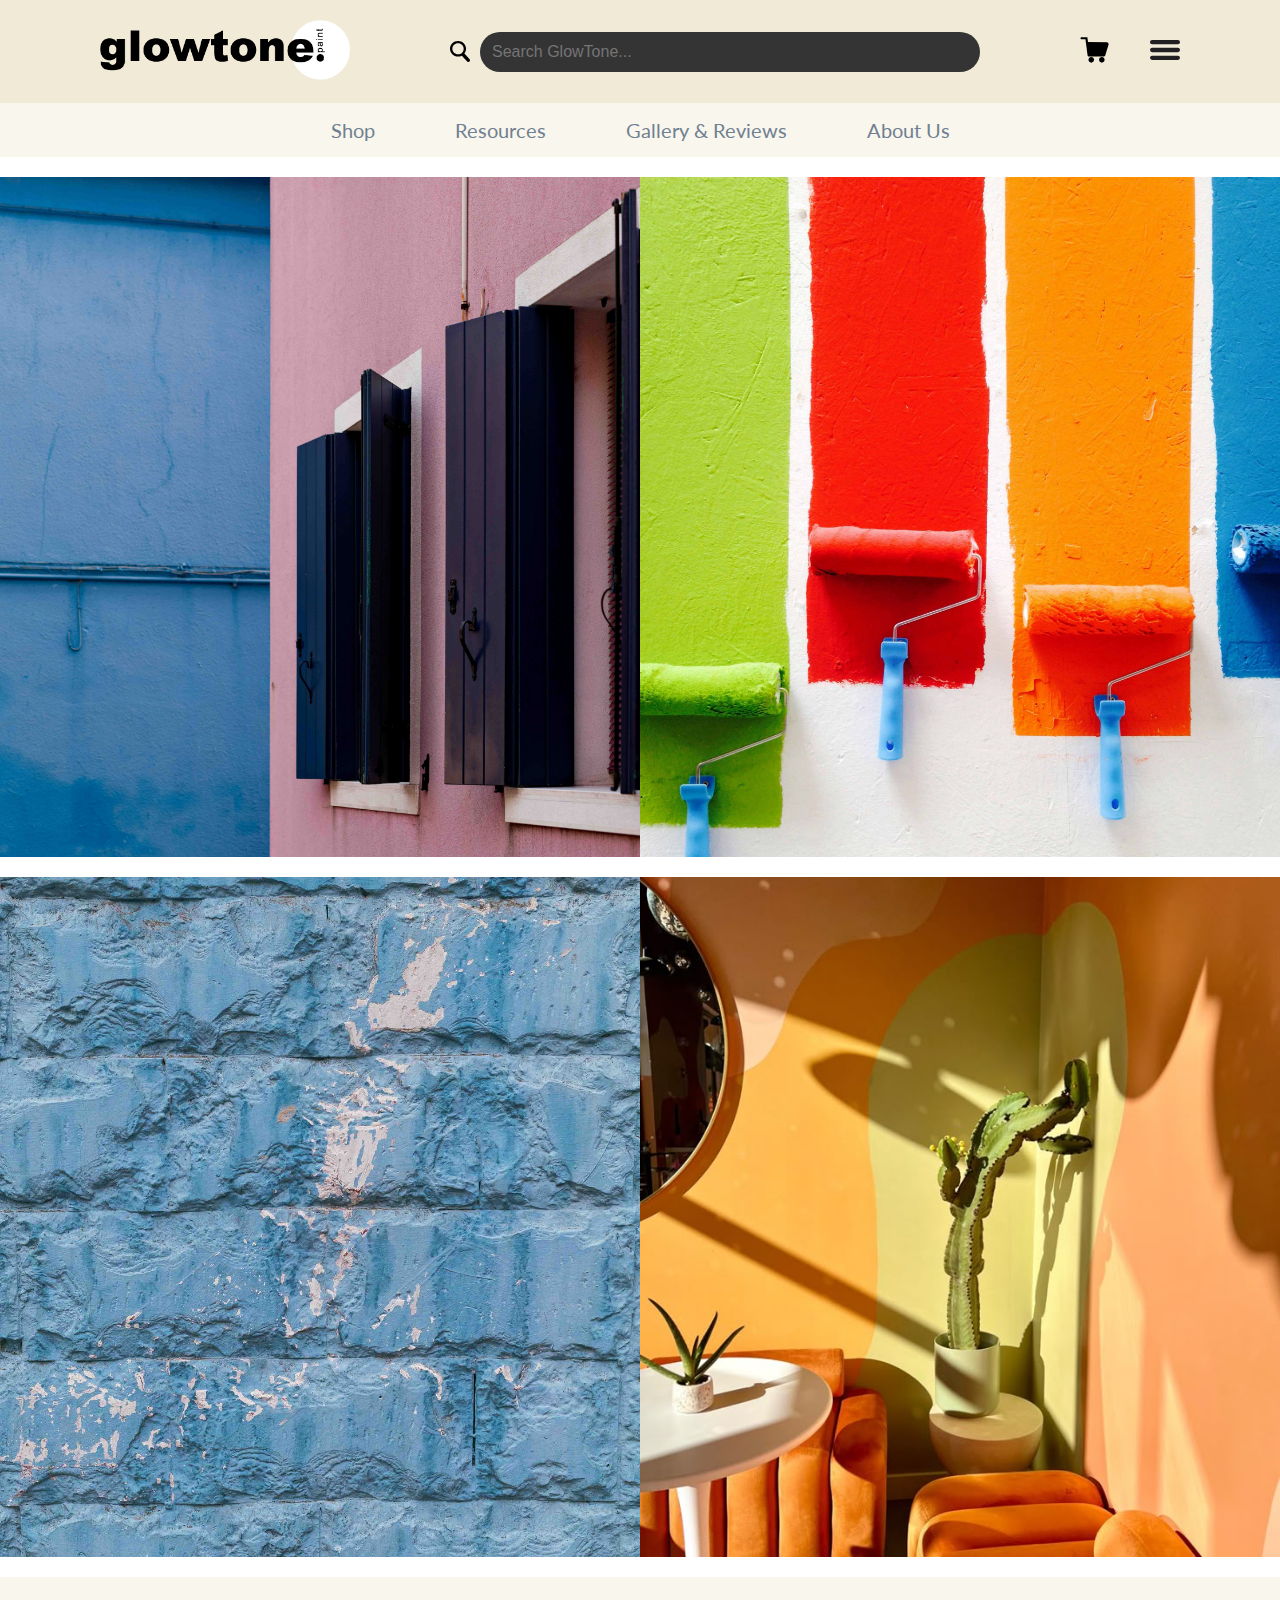
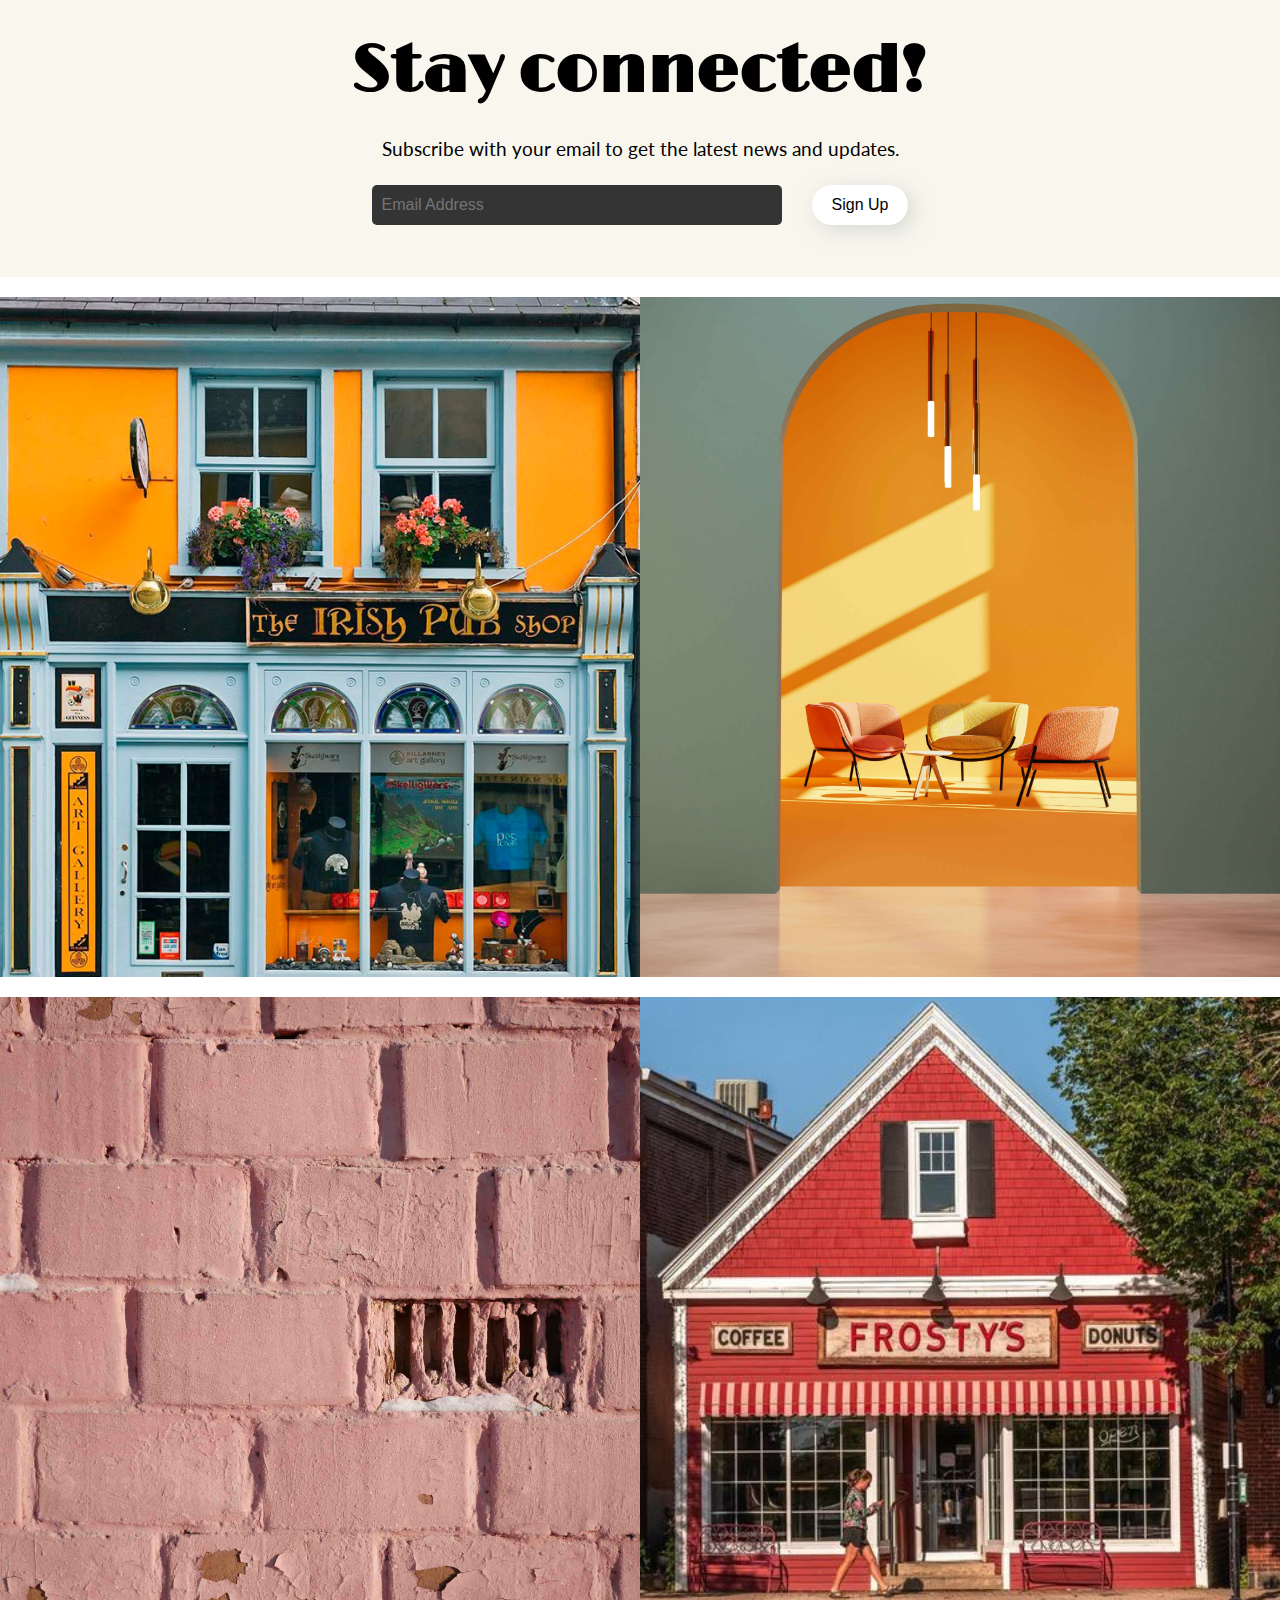
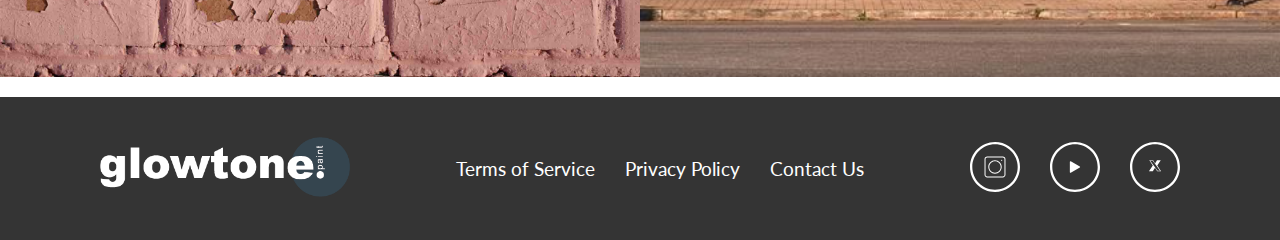
==== index.html @ a9b1d5bd "first commit" ====
<!DOCTYPE html>
<html lang="en">

<head>
  <meta charset="UTF-8">
  <meta name="viewport" content="width=device-width, initial-scale=1.0">
  <title>glowtone.paint</title>
  <link rel="stylesheet" href="./css/stylesheet.css">
  <link rel="preconnect" href="https://fonts.googleapis.com">
  <link rel="preconnect" href="https://fonts.gstatic.com" crossorigin>
  <link
    href="https://fonts.googleapis.com/css2?family=Lato:ital,wght@0,100;0,300;0,400;0,700;0,900;1,100;1,300;1,400;1,700;1,900&family=Limelight&family=Montserrat:ital,wght@0,100..900;1,100..900&family=Notable&display=swap"
    rel="stylesheet">
</head>

<body>
  <header>
    <div class="topBar">
      <a href="index.html">
        <img class="mainLogo" src="./img/logo/main_logo.png" alt="black color main logo">
      </a>
      <form action="/search" method="GET">
        <img class="searchIcon" src="./img/icons/search.svg" alt="search icon">
        <input type="text" name="q" placeholder="Search GlowTone..." aria-label="Search">
      </form>
      <div class="topBar_rightIcons">
        <a href="#">
          <img class="cartIcon" src="./img/icons/cart.svg" alt="cart icon">
        </a>
        <a href="#">
          <img class="menuIcon" src="./img/icons/menu.svg" alt="hamburger menu">
        </a>
      </div>
    </div>
    <nav>
      <ul>
        <li>
          <a href="#">Shop</a>
          <ul class="dropdown">
            <li><a href="#">Interior Paints</a></li>
            <li><a href="#">Exterior Paints</a></li>
            <li><a href="#">Cabinet & Door Paint</a></li>
            <li><a href="#">Primer</a></li>
            <li><a href="#">Samples & Swatches</a></li>
          </ul>
        </li>
        <li>
          <a href="#">Resources</a>
          <ul class="dropdown">
            <li><a href="#">Color Guide</a></li>
            <li><a href="#">Paint Calculator</a></li>
            <li><a href="#">Painting Tips</a></li>
            <li><a href="#">FAQs</a></li>
          </ul>
        </li>
        <li>
          <a href="#">Gallery & Reviews</a>
          <ul class="dropdown">
            <li><a href="#">Gallery</a></li>
            <li><a href="#">Customer Reviews</a></li>
          </ul>
        </li>
        <li>
          <a href="#">About Us</a>
          <ul class="dropdown">
            <li><a href="#">Our Story</a></li>
            <li><a href="#">Contact & Support</a></li>
          </ul>
        </li>
      </ul>
    </nav>
  </header>

  <div class="mainContent_home">
    <div class="main">
      <div><img src="./img/photos/wall13.jpg" alt=""></div>
      <div><img src="./img/photos/2.jpg" alt=""></div>
    </div>
    <div class="main">
      <div><img src="./img/photos/wall8.jpg" alt=""></div>
      <div><img src="./img/photos/7.jpg" alt=""></div>
    </div>
    <div class="subscribe">
      <h1>Stay connected!</h1>
      <p>Subscribe with your email to get the latest news and updates.</p>
      <form action="/submit-email" method="post">
        <input type="email" id="email" name="email" placeholder="Email Address" required>
        <button class="subscribe-button" type="submit">Sign Up</button>
      </form>
    </div>
    <div class="main">
      <div><img src="./img/photos/houseYellow.jpg" alt=""></div>
      <div><img src="./img/photos/livingroom5.jpg" alt=""></div>
    </div>
    <div class="main">
      <div><img src="./img/photos/wall7.jpg" alt=""></div>
      <div><img src="./img/photos/houseRed.jpg" alt=""></div>
    </div>
  </div>

  <footer>
    <a href="index.html">
      <img class="footerLogo" src="./img/logo/second_logo.png" alt="white color logo">
    </a>
    <ul>
      <li><a href="#">Terms of Service</a></li>
      <li><a href="#">Privacy Policy</a></li>
      <li><a href="#">Contact Us</a></li>
    </ul>
    <ul>
      <li><a href="#"><img src="./img/icons/instagram.svg" alt="instagram icon"></a></li>
      <li><a href="#"><img src="./img/icons/youtube.svg" alt="youtube icon"></a></li>
      <li><a href="#"><img src="./img/icons/x.svg" alt="x icon"></a></li>
    </ul>
  </footer>
</body>

</html>
---- css/stylesheet.css ----
* {
  margin: 0;
  padding: 0;
  box-sizing: border-box;
}

ul,
ol,
a {
  list-style: none;
  text-decoration: none;
}

body {
  width: 100%;
  height: 100vh;
  display: grid;
  grid-template-columns: 1fr;
  grid-template-rows: min-content auto min-content;
  font-family: Lato;
}

/* header */

header {
  display: flex;
  flex-direction: column;
  width: 100%;
  height: auto;
  grid-row: 1/2;
}

/* header-topBar */

.topBar {
  padding: 20px 100px;
  background-color: #F0EAD6;
  display: flex;
  justify-content: space-between;
  align-items: center;
}

.mainLogo {
  width: 250px;
  height: auto;
}

.searchIcon {
  width: 20px;
  height: auto;
}

.topBar_rightIcons {
  display: flex;
  justify-content: center;
  align-items: center;
  gap: 40px;
}

.cartIcon {
  width: 30px;
  height: auto;
}

.menuIcon {
  width: 30px;
  height: auto;
}

.topBar form {
  display: flex;
  justify-content: center;
  align-items: center;
  gap: 10px;
}

.topBar form input[type="text"] {
  width: 500px;
  height: 40px;
  border-radius: 20px;
  border: 2px solid transparent;
  padding: 0 10px;
  font-size: 1rem;
  background-color: #343434;
  color: #F9F6EE;
}

/* header - nav */

nav {
  background-color: #F9F6EE;
  padding: 15px;
}

nav ul {
  display: flex;
  justify-content: center;
  align-items: center;
  gap: 80px;
}

nav ul li {
  position: relative;
}

nav a {
  color: #708090;
  font-size: 20px;
}

nav ul li .dropdown {
  top: 100%;
  left: 50%;
  transform: translateX(-50%);
  margin-top: 40px;
  gap: 20px;
  width: 200px;
  display: flex;
  flex-direction: column;
  visibility: hidden;
  opacity: 0;
  position: absolute;
  transition: opacity 0.3s ease, visibility 0.3s ease;
}

nav ul li .dropdown a {
  color: #F9F6EE;
  text-shadow: 2px 2px 8px rgba(0, 0, 0, 0.8);
}

nav ul li:hover .dropdown {
  visibility: visible;
  opacity: 1;
}


/* main content */

.mainContent_home {
  width: 100%;
  height: auto;
  grid-row: 2/3;
  margin: 10px 0px;
}

.main {
  display: flex;
  flex-grow: 1;
  min-height: 150px;
}

.main img {
  padding: 10px 0px;
  width: 100%;
  height: 100%;
  max-width: 1500px;
  max-height: 700px;
  object-fit: cover;
}

.mainContent_home div div {
  display: flex;
  justify-content: center;
  align-items: center;
  width: 50%;
  height: auto;
}

.subscribe {
  background-color: #F9F6EE;
  height: 300px;
  margin: 10px 0px;
  width: 100%;
  padding: 30px;
  color: black;
  display: flex;
  flex-direction: column;
  justify-content: center;
  align-items: center;
  gap: 25px;
  font-size: 1.2em;
}

.subscribe>h1 {
  font-size: 3.5em;
  font-family: Limelight;
}

.subscribe form {
  display: flex;
  gap: 30px;
}

.subscribe form input[type="email"] {
  width: 410px;
  height: 40px;
  padding: 0 10px;
  border: none;
  border-radius: 5px;
  font-size: 1rem;
  outline: none;
  background-color: #343434;
  color: #F9F6EE;
}


.subscribe-button {
  padding: 10px 20px;
  font-size: 16px;
  border: none;
  border-radius: 30px;
  background-color: white;
  color: black;
  cursor: pointer;
  transition: background-color 0.2s ease;
  box-shadow: 5px 5px 20px rgba(178, 190, 181, 0.5);
}

.subscribe-button:hover {
  background-color: #F0EAD6;
}


/* footer */

footer {
  grid-row: 3/4;
  background-color: #343434;
  padding: 40px 100px;
  display: flex;
  align-items: center;
  justify-content: space-between;
}

.footerLogo {
  width: 250px;
  height: auto;
}

footer ul {
  display: flex;
  justify-content: center;
  align-items: center;
  gap: 30px;
}

footer ul li a {
  color: #ffffff;
  font-size: 1.2rem;
}

footer ul li img {
  width: 50px;
}
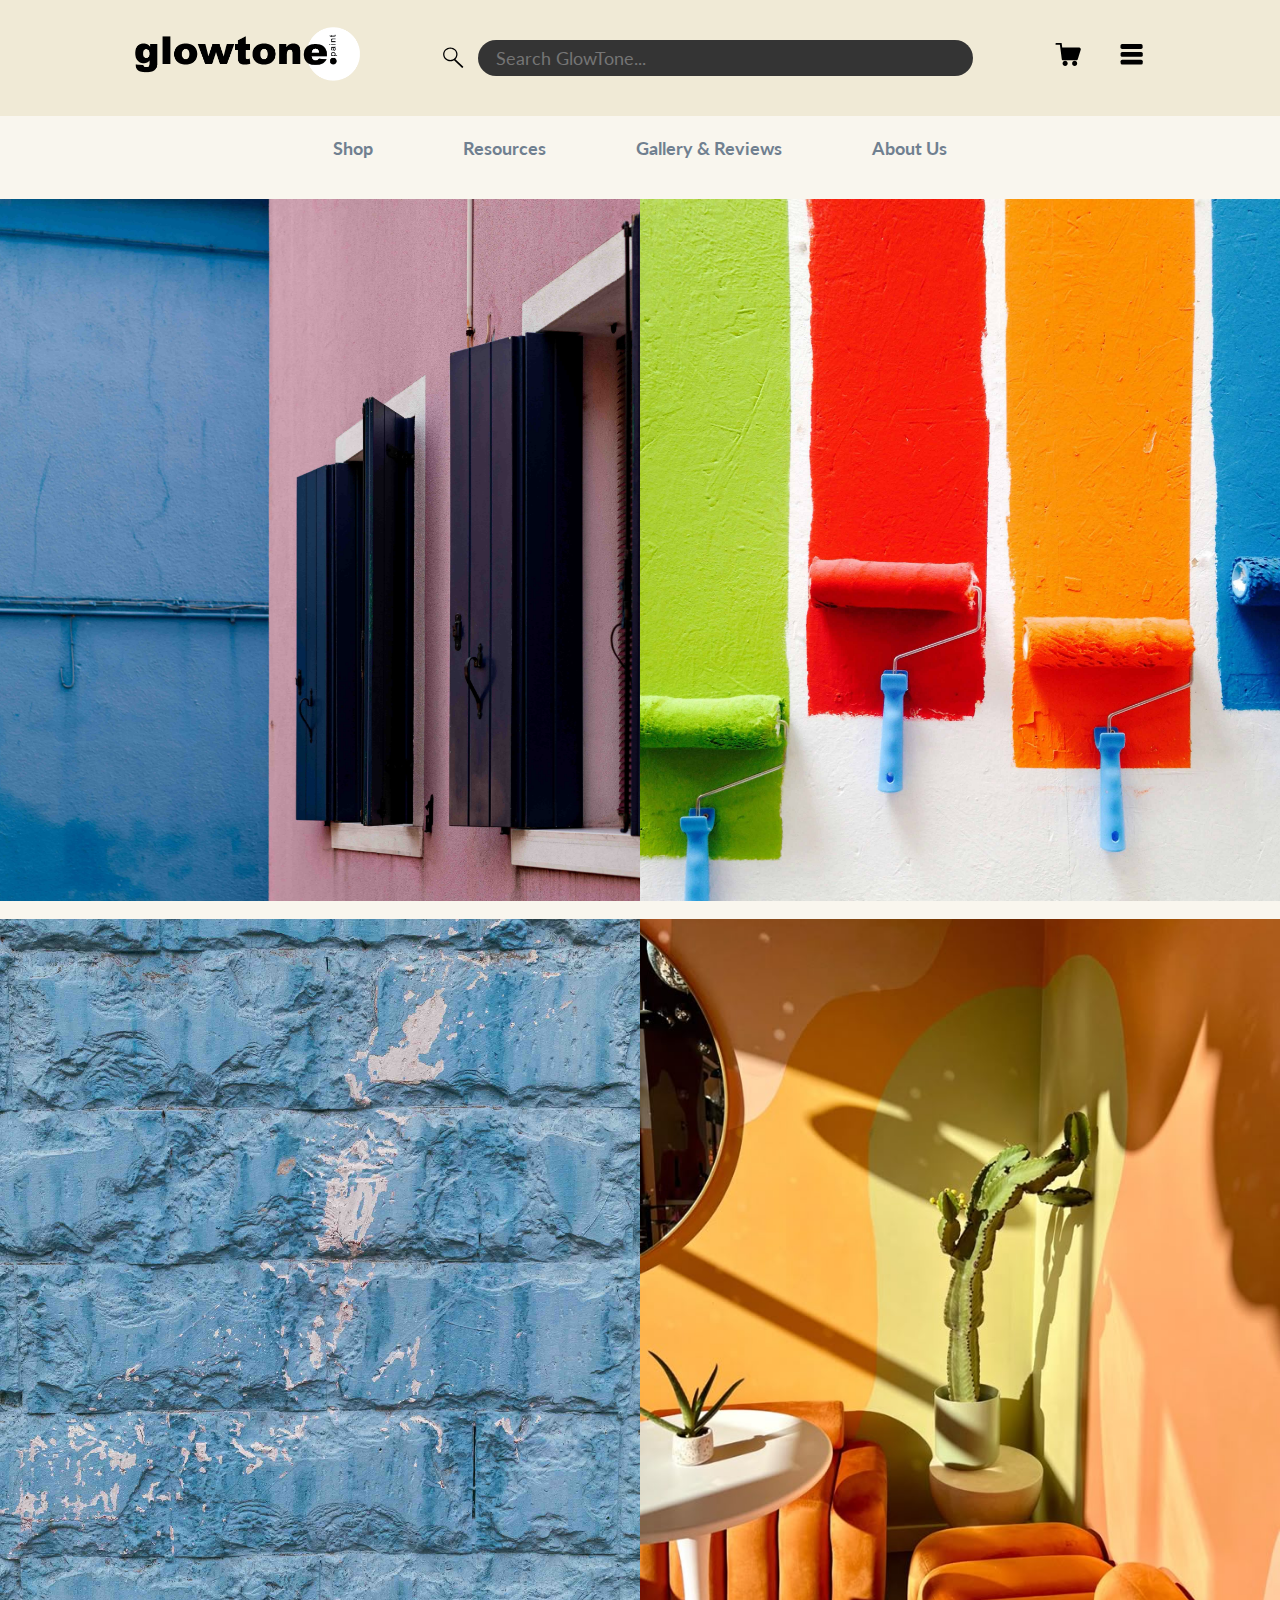
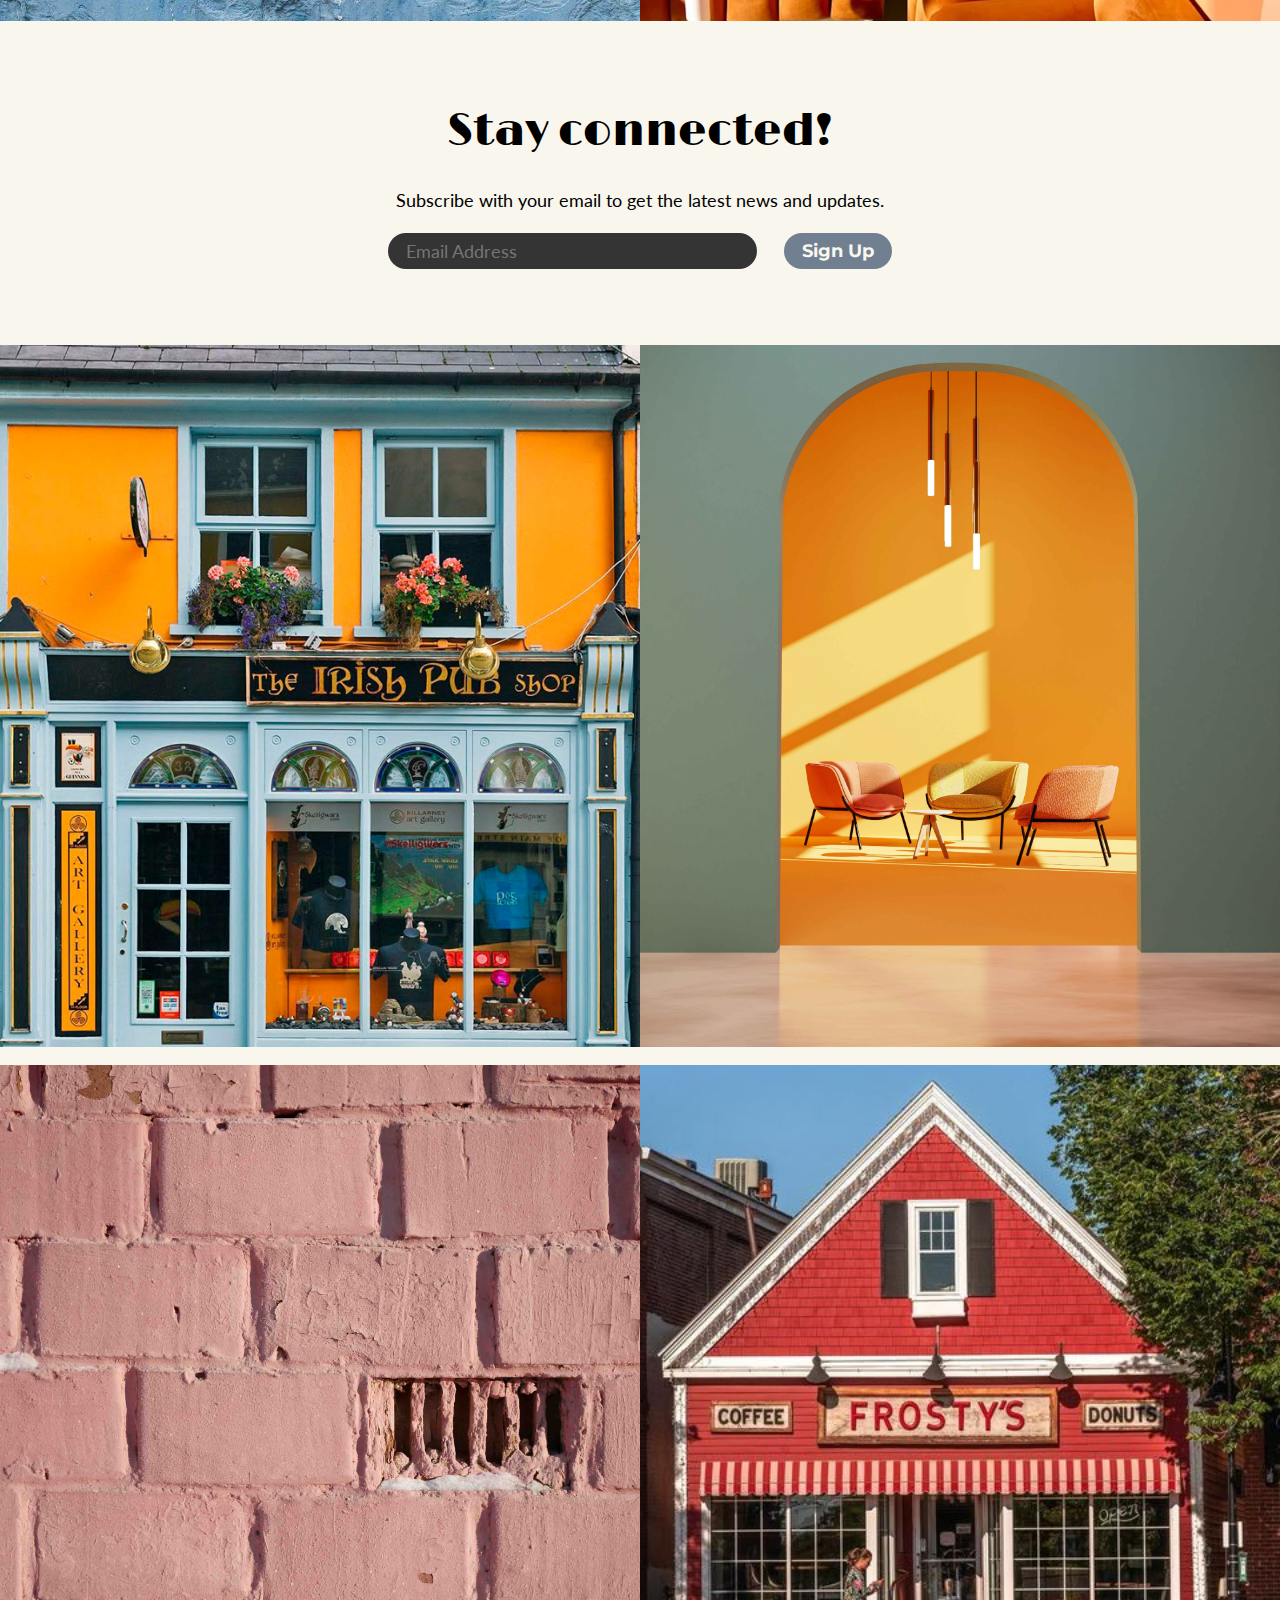
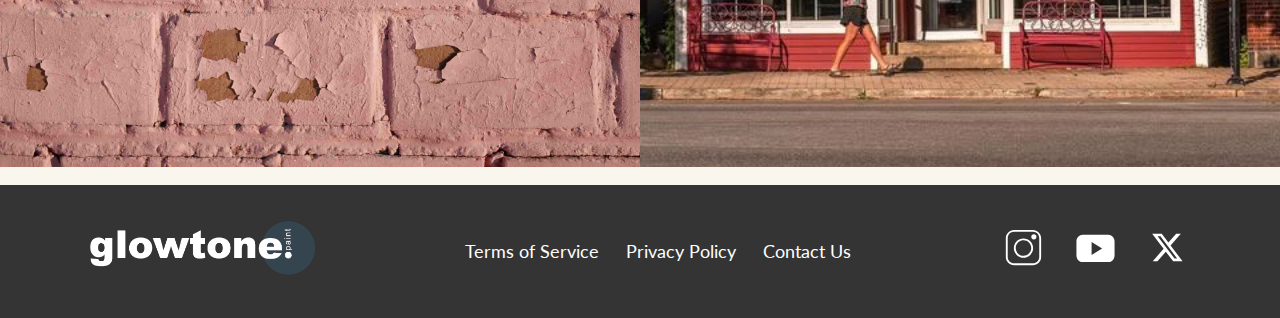
==== commit ce685911: "fist file upload" ====
--- a/index.html
+++ b/index.html
@@ -5,114 +5,49 @@
   <meta charset="UTF-8">
   <meta name="viewport" content="width=device-width, initial-scale=1.0">
   <title>glowtone.paint</title>
-  <link rel="stylesheet" href="./css/stylesheet.css">
+  
+  <link rel="stylesheet" href="./css/base/global.css">
+  <script type="module" src="./js/main.js"></script> 
+
   <link rel="preconnect" href="https://fonts.googleapis.com">
   <link rel="preconnect" href="https://fonts.gstatic.com" crossorigin>
-  <link
-    href="https://fonts.googleapis.com/css2?family=Lato:ital,wght@0,100;0,300;0,400;0,700;0,900;1,100;1,300;1,400;1,700;1,900&family=Limelight&family=Montserrat:ital,wght@0,100..900;1,100..900&family=Notable&display=swap"
-    rel="stylesheet">
+  <link href="https://fonts.googleapis.com/css2?family=Lato:ital,wght@0,100;0,300;0,400;0,700;0,900;1,100;1,300;1,400;1,700;1,900&family=Limelight&family=Montserrat:ital,wght@0,100..900;1,100..900&display=swap" rel="stylesheet">
 </head>
 
 <body>
-  <header>
-    <div class="topBar">
-      <a href="index.html">
-        <img class="mainLogo" src="./img/logo/main_logo.png" alt="black color main logo">
-      </a>
-      <form action="/search" method="GET">
-        <img class="searchIcon" src="./img/icons/search.svg" alt="search icon">
-        <input type="text" name="q" placeholder="Search GlowTone..." aria-label="Search">
-      </form>
-      <div class="topBar_rightIcons">
-        <a href="#">
-          <img class="cartIcon" src="./img/icons/cart.svg" alt="cart icon">
-        </a>
-        <a href="#">
-          <img class="menuIcon" src="./img/icons/menu.svg" alt="hamburger menu">
-        </a>
-      </div>
-    </div>
-    <nav>
-      <ul>
-        <li>
-          <a href="#">Shop</a>
-          <ul class="dropdown">
-            <li><a href="#">Interior Paints</a></li>
-            <li><a href="#">Exterior Paints</a></li>
-            <li><a href="#">Cabinet & Door Paint</a></li>
-            <li><a href="#">Primer</a></li>
-            <li><a href="#">Samples & Swatches</a></li>
-          </ul>
-        </li>
-        <li>
-          <a href="#">Resources</a>
-          <ul class="dropdown">
-            <li><a href="#">Color Guide</a></li>
-            <li><a href="#">Paint Calculator</a></li>
-            <li><a href="#">Painting Tips</a></li>
-            <li><a href="#">FAQs</a></li>
-          </ul>
-        </li>
-        <li>
-          <a href="#">Gallery & Reviews</a>
-          <ul class="dropdown">
-            <li><a href="#">Gallery</a></li>
-            <li><a href="#">Customer Reviews</a></li>
-          </ul>
-        </li>
-        <li>
-          <a href="#">About Us</a>
-          <ul class="dropdown">
-            <li><a href="#">Our Story</a></li>
-            <li><a href="#">Contact & Support</a></li>
-          </ul>
-        </li>
-      </ul>
-    </nav>
-  </header>
+  <div id="header-placeholder"></div>
+  <div id="nav-placeholder"></div>
 
-  <div class="mainContent_home">
+
+  <div class="mainContent homeContent">
     <div class="main">
-      <div><img src="./img/photos/wall13.jpg" alt=""></div>
-      <div><img src="./img/photos/2.jpg" alt=""></div>
+      <div><img src="./img/photos/home/wall13.jpg" alt=""></div>
+      <div><img src="./img/photos/home/2.jpg" alt=""></div>
     </div>
     <div class="main">
-      <div><img src="./img/photos/wall8.jpg" alt=""></div>
-      <div><img src="./img/photos/7.jpg" alt=""></div>
+      <div><img src="./img/photos/home/wall8.jpg" alt=""></div>
+      <div><img src="./img/photos/home/7.jpg" alt=""></div>
     </div>
     <div class="subscribe">
-      <h1>Stay connected!</h1>
+      <p class="emphasis-text">Stay connected!</p>
       <p>Subscribe with your email to get the latest news and updates.</p>
       <form action="/submit-email" method="post">
         <input type="email" id="email" name="email" placeholder="Email Address" required>
-        <button class="subscribe-button" type="submit">Sign Up</button>
+        <button class="button" type="submit">Sign Up</button>
       </form>
     </div>
     <div class="main">
-      <div><img src="./img/photos/houseYellow.jpg" alt=""></div>
-      <div><img src="./img/photos/livingroom5.jpg" alt=""></div>
+      <div><img src="./img/photos/home/houseYellow.jpg" alt=""></div>
+      <div><img src="./img/photos/home/livingroom5.jpg" alt=""></div>
     </div>
     <div class="main">
-      <div><img src="./img/photos/wall7.jpg" alt=""></div>
-      <div><img src="./img/photos/houseRed.jpg" alt=""></div>
+      <div><img src="./img/photos/home/wall7.jpg" alt=""></div>
+      <div><img src="./img/photos/home/houseRed.jpg" alt=""></div>
     </div>
   </div>
 
-  <footer>
-    <a href="index.html">
-      <img class="footerLogo" src="./img/logo/second_logo.png" alt="white color logo">
-    </a>
-    <ul>
-      <li><a href="#">Terms of Service</a></li>
-      <li><a href="#">Privacy Policy</a></li>
-      <li><a href="#">Contact Us</a></li>
-    </ul>
-    <ul>
-      <li><a href="#"><img src="./img/icons/instagram.svg" alt="instagram icon"></a></li>
-      <li><a href="#"><img src="./img/icons/youtube.svg" alt="youtube icon"></a></li>
-      <li><a href="#"><img src="./img/icons/x.svg" alt="x icon"></a></li>
-    </ul>
-  </footer>
+  <div id="footer-placeholder"></div>
+
 </body>
 
 </html>--- a/css/base/global.css
+++ b/css/base/global.css
@@ -0,0 +1,114 @@
+@import url('../pages/home.css');
+@import url('../pages/interiorPaints.css');
+@import url('../pages/primer.css');
+
+@import url('./reset.css');
+@import url('./typography.css');
+@import url('./layout.css');
+@import url('../components/buttons.css');
+@import url('../components/navbar.css');
+
+
+html {
+  font-size: 2vmin;
+}
+
+body {
+  width: 100%;
+  height: 100vh;
+  min-width: 320px;
+}
+
+/* header */
+
+header {
+  display: flex;
+  flex-direction: column;
+  width: 100%;
+  height: auto;
+}
+
+.topBar {
+  padding: 3vmin 15vmin;
+  background-color: #F0EAD6;
+  display: flex;
+  justify-content: space-between;
+  align-items: center;
+  gap: 4vmin;
+}
+
+.mainLogo {
+  width: 25vmin;
+  height: auto;
+}
+
+.searchIcon {
+  width: 2.5vmin;
+  height: auto;
+}
+
+.topBar_rightIcons {
+  display: flex;
+  justify-content: center;
+  align-items: center;
+  gap: 4vmin;
+}
+
+.cartIcon {
+  width: 3vmin;
+  height: auto;
+}
+
+.menuIcon {
+  width: 3vmin;
+  height: auto;
+}
+
+.topBar form {
+  display: flex;
+  justify-content: center;
+  align-items: center;
+  gap: 1.5vmin;
+}
+
+.topBar form input[type="text"] {
+  width: 55vmin;
+  height: 4vmin;
+  border-radius: 5vmin;
+  border: 1vmin solid transparent;
+  padding: 0 1vmin;
+  background-color: #343434;
+  color: #F9F6EE;
+}
+
+
+/* footer */
+
+footer {
+  background-color: #343434;
+  padding: 4vmin 10vmin;
+  display: flex;
+  align-items: center;
+  justify-content: space-between;
+  gap: 4vmin;
+}
+
+.footerLogo {
+  width: 25vmin;
+  height: auto;
+}
+
+footer ul {
+  display: flex;
+  justify-content: center;
+  align-items: center;
+  gap: 3vmin;
+}
+
+footer ul li a {
+  color: #ffffff;
+}
+
+footer ul li img {
+  width: 5vmin;
+}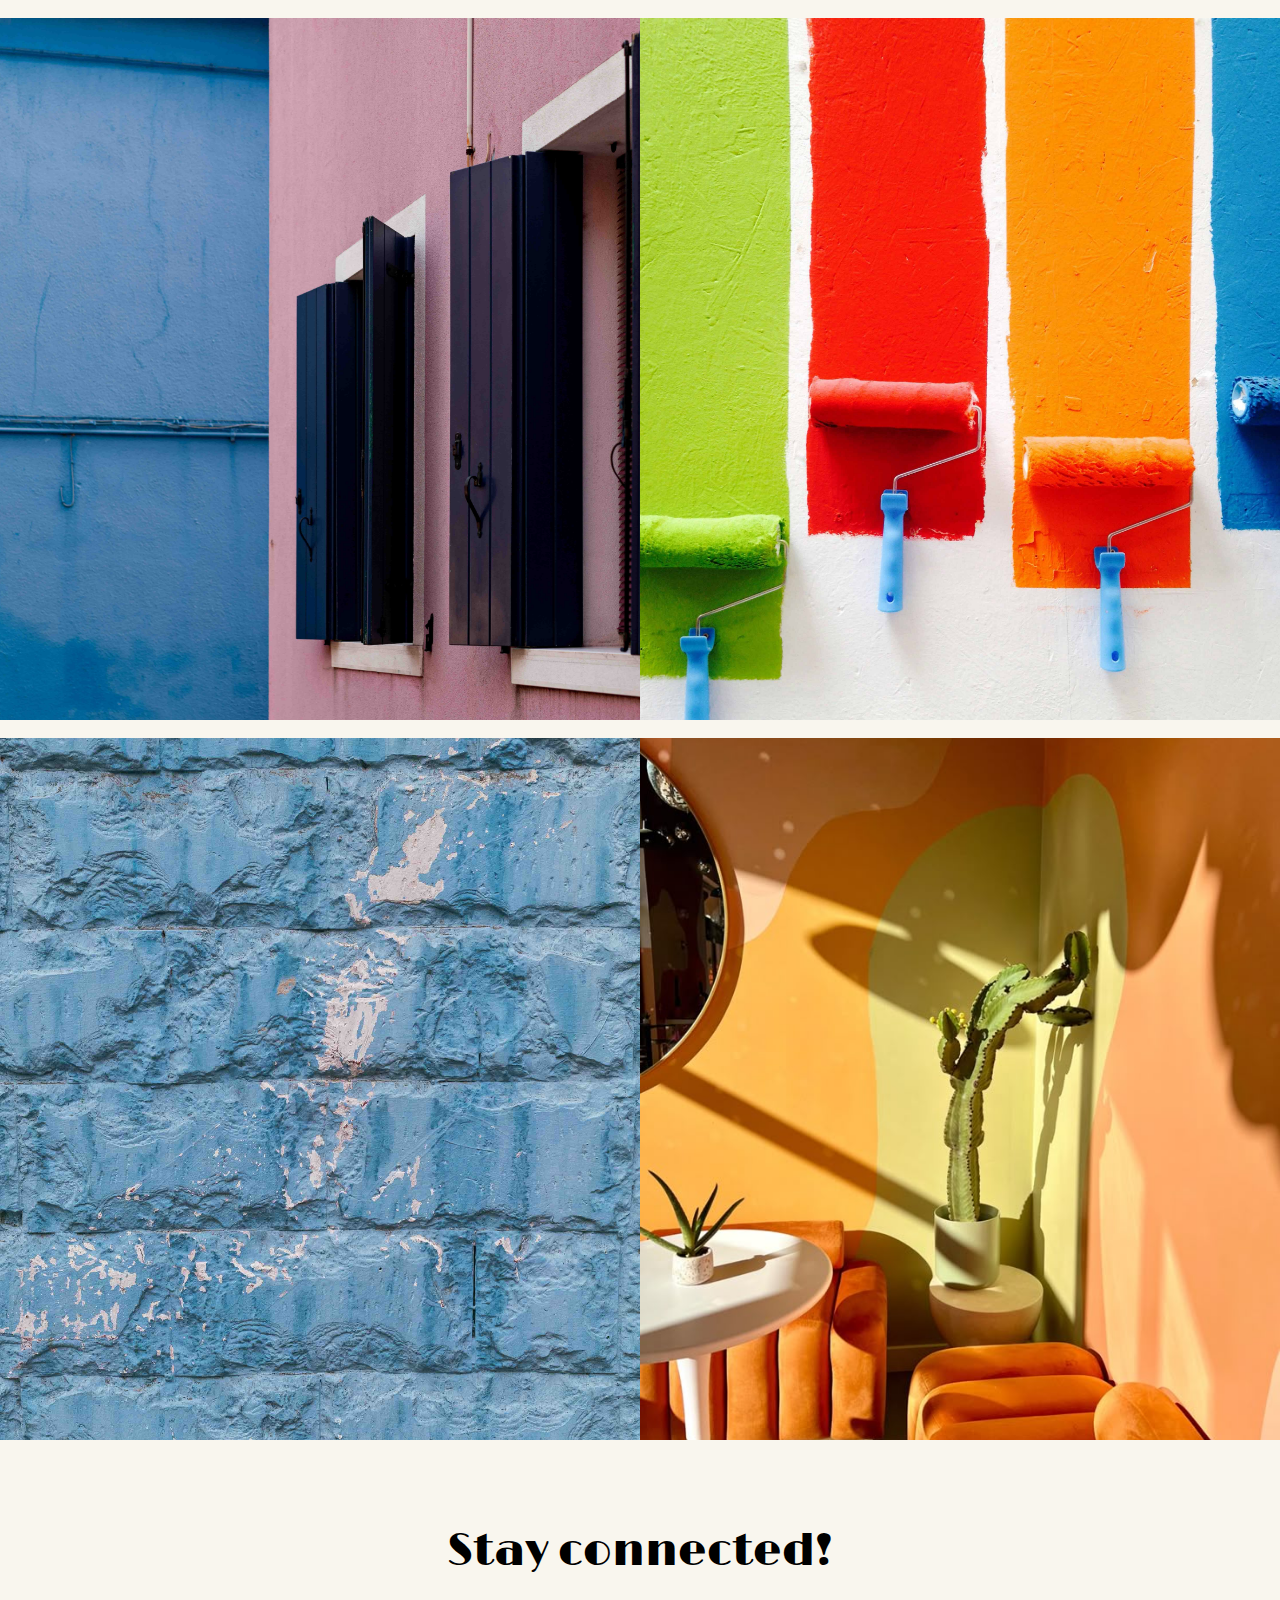
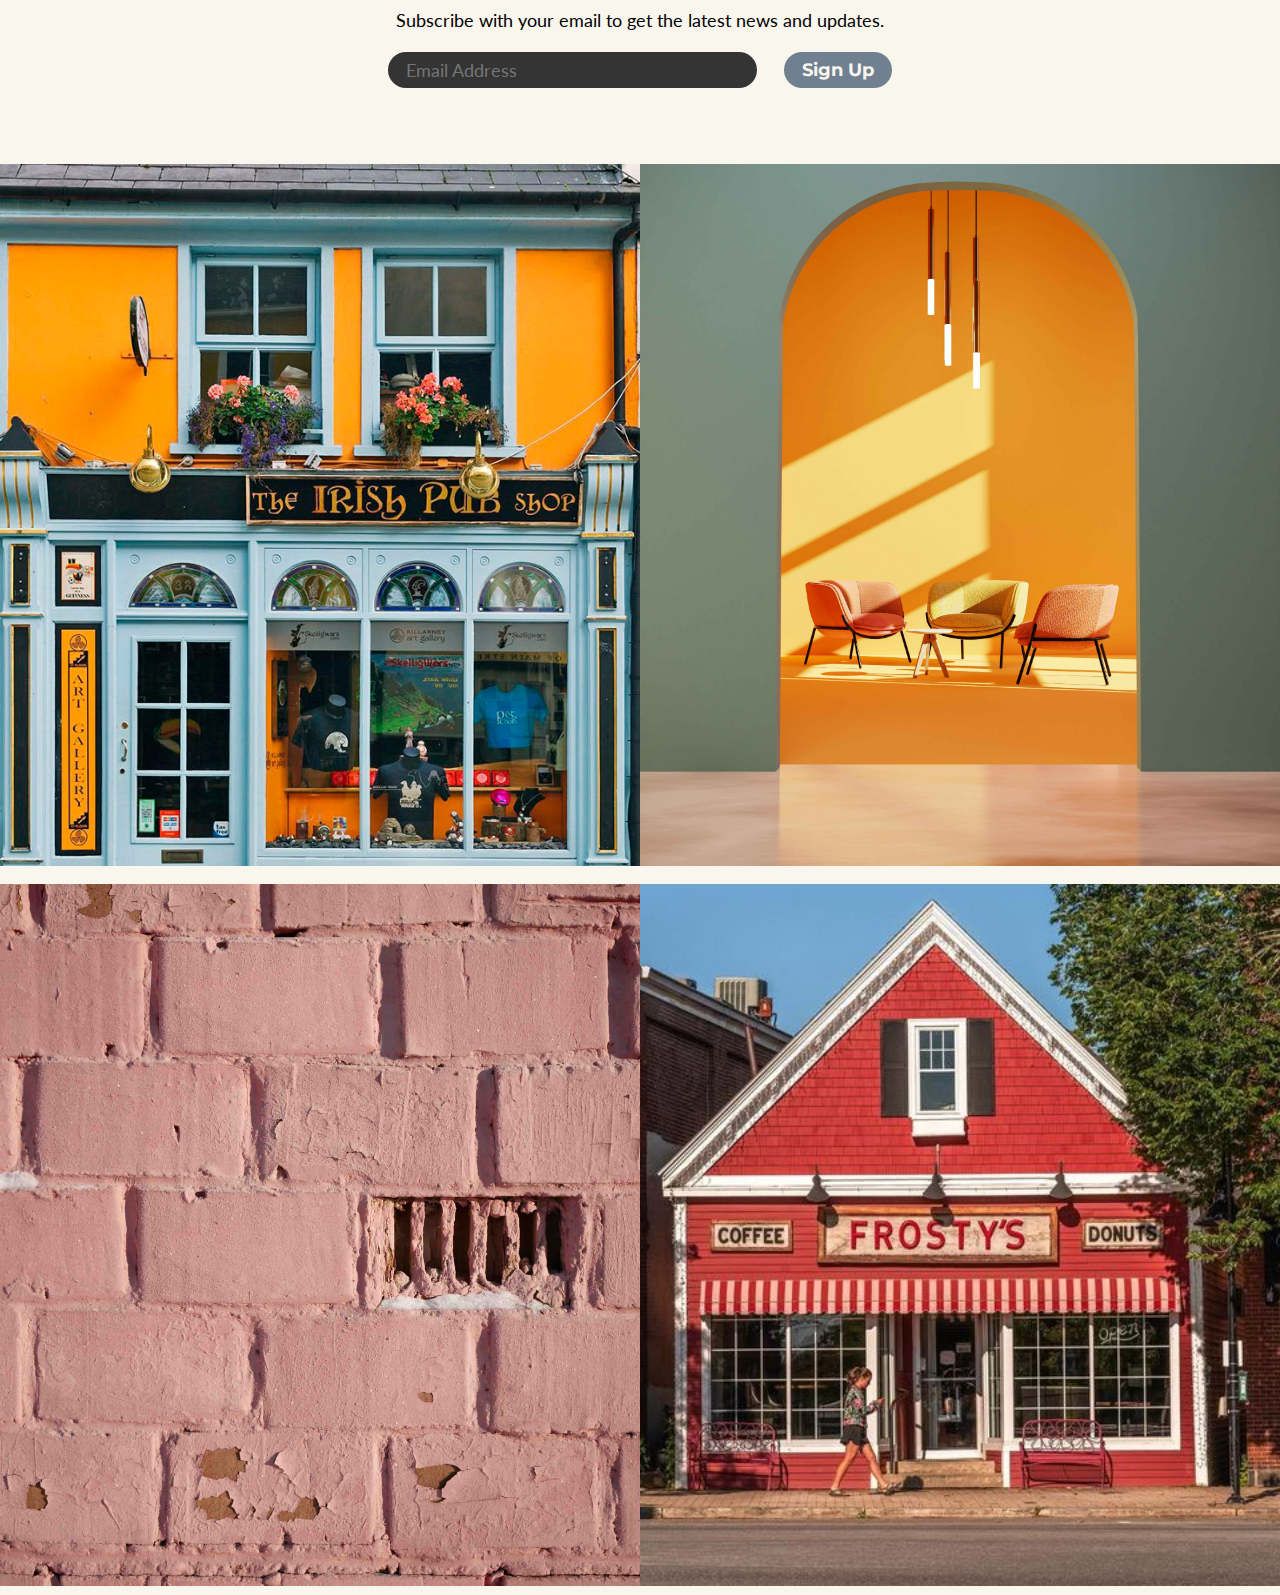
==== commit 6660b758: "Update index.html" ====
--- a/index.html
+++ b/index.html
@@ -7,7 +7,7 @@
   <title>glowtone.paint</title>
   
   <link rel="stylesheet" href="./css/base/global.css">
-  <script type="module" src="./js/main.js"></script> 
+  <!-- <script type="module" src="./js/main.js"></script>  -->
 
   <link rel="preconnect" href="https://fonts.googleapis.com">
   <link rel="preconnect" href="https://fonts.gstatic.com" crossorigin>
@@ -47,7 +47,7 @@
   </div>
 
   <div id="footer-placeholder"></div>
-
+  <script type="module" src="js/main.js"></script> 
 </body>
 
-</html>+</html>
